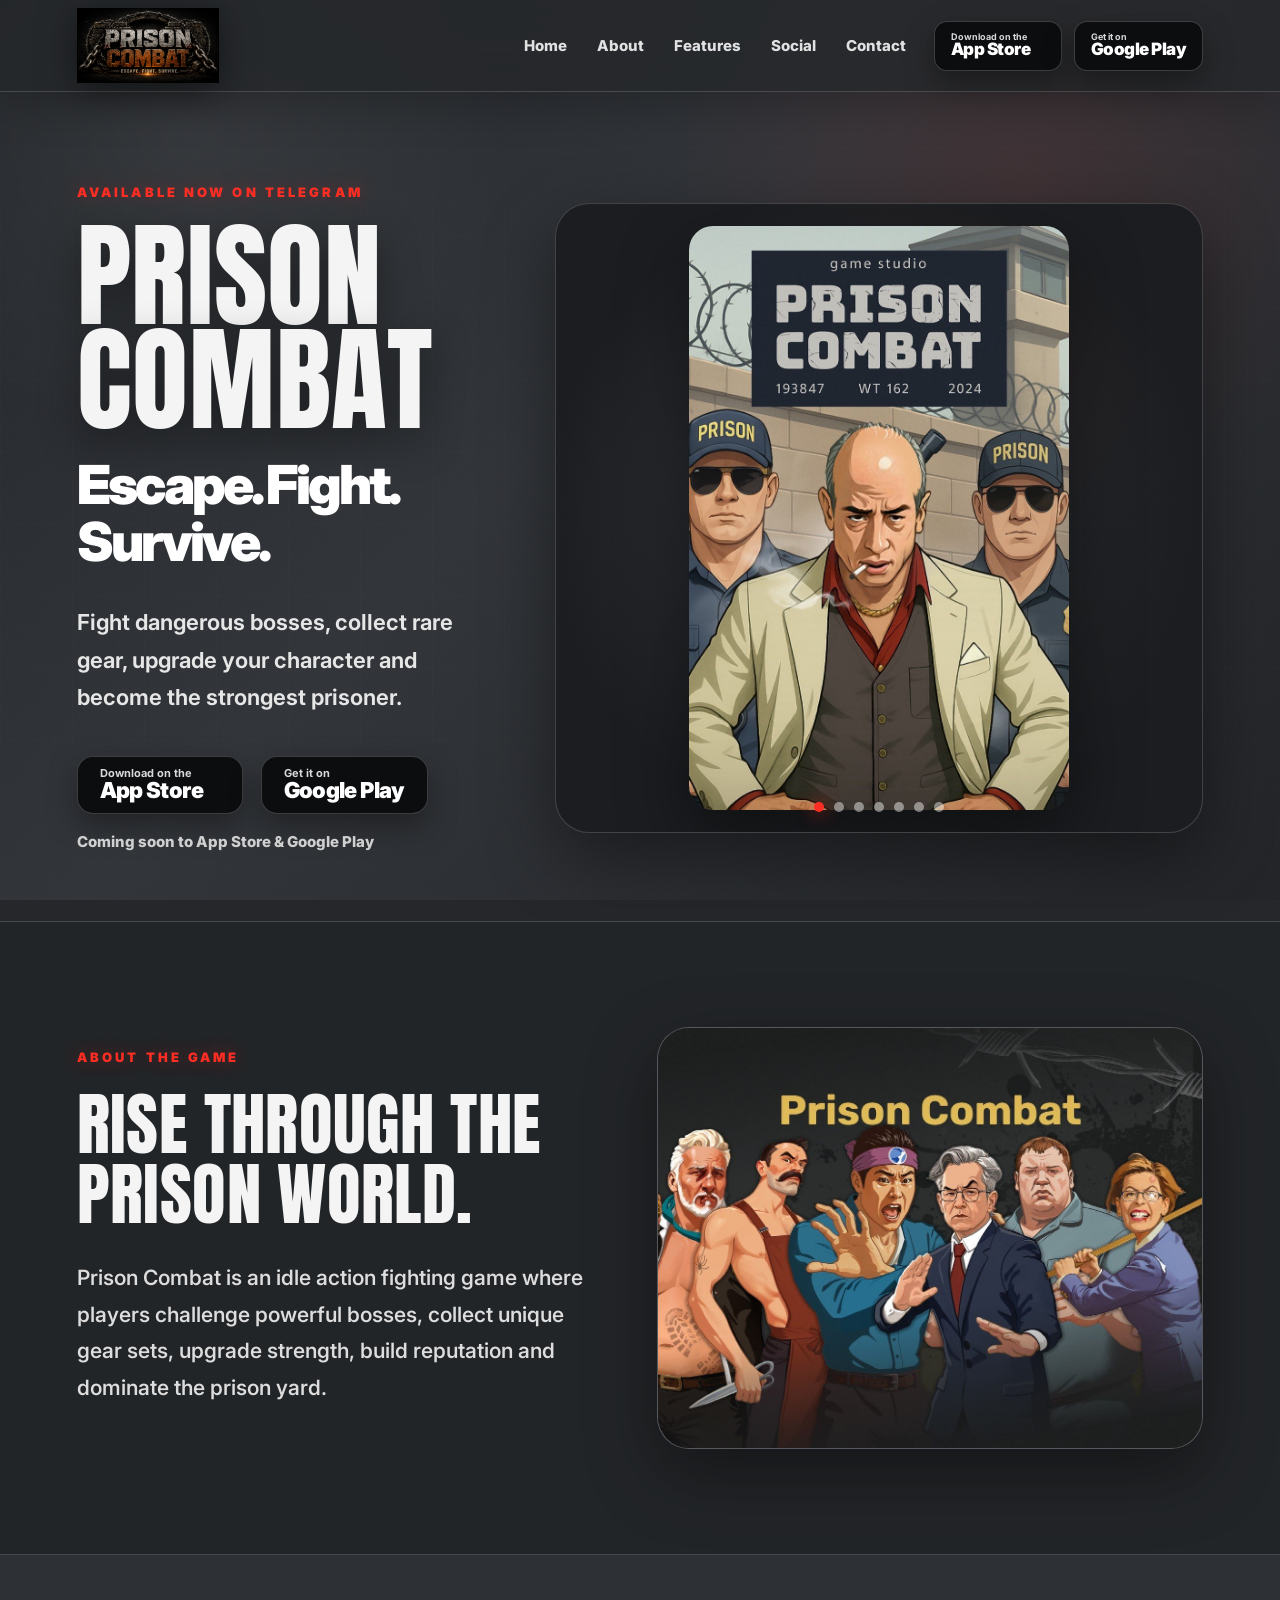
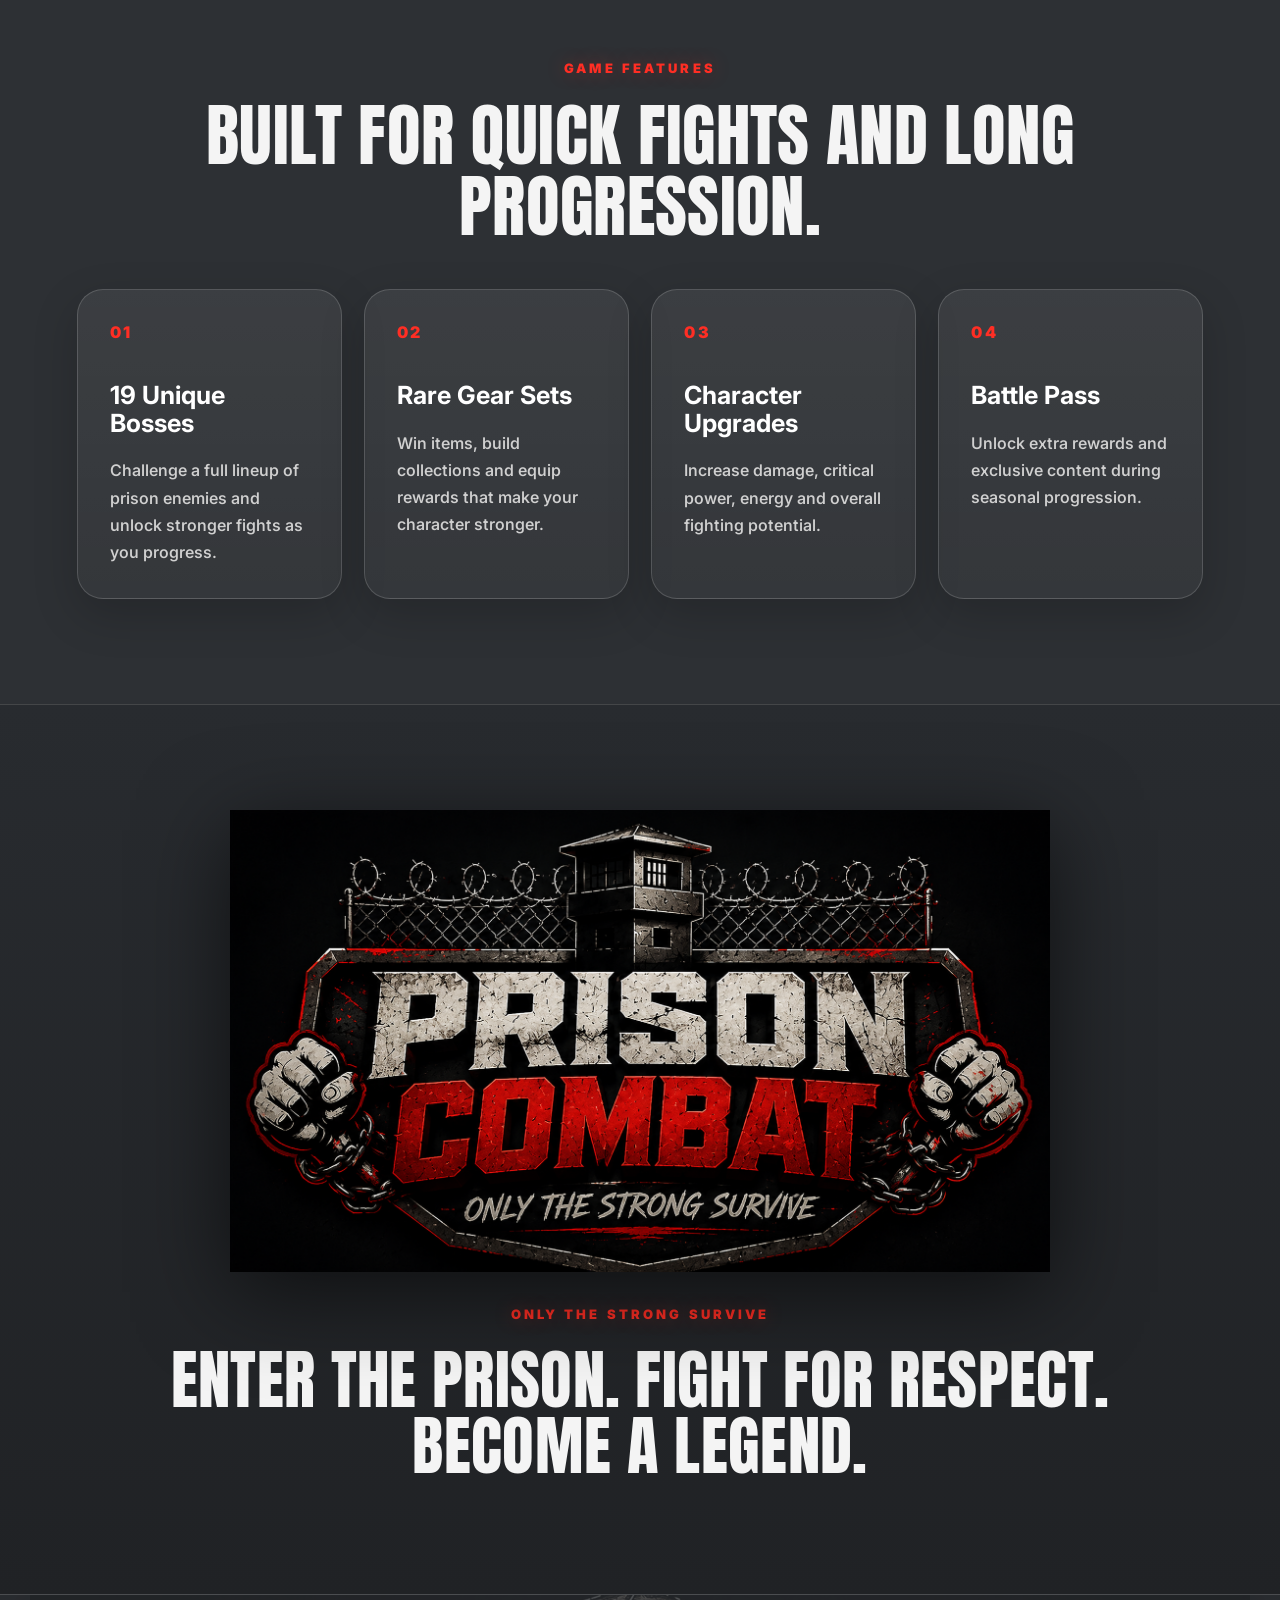
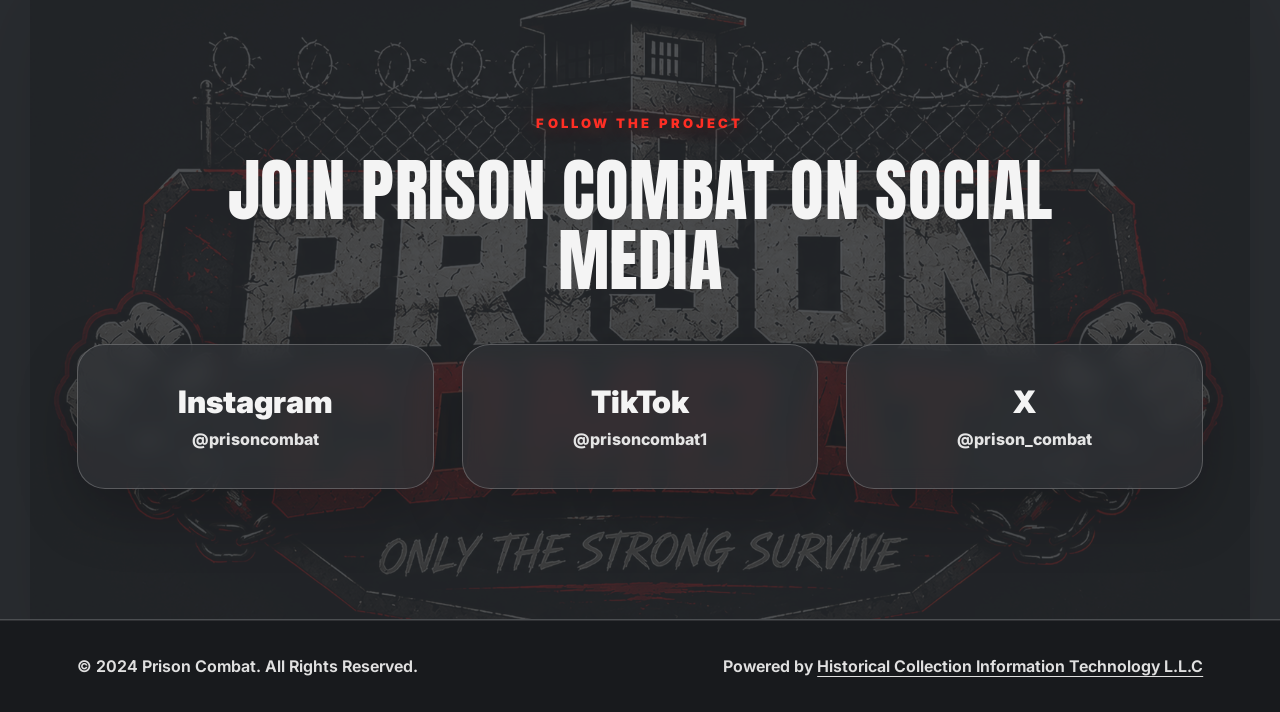
==== index.html @ 448230fb "Add files via upload" ====
<!DOCTYPE html>
<html lang="en">
<head>
  <meta charset="UTF-8" />
  <meta name="viewport" content="width=device-width, initial-scale=1.0" />
  <title>Prison Combat - Escape. Fight. Survive.</title>
  <meta name="description" content="Fight dangerous bosses, collect rare gear, upgrade your character and become the strongest prisoner in Prison Combat." />
  <link rel="preconnect" href="https://fonts.googleapis.com">
  <link rel="preconnect" href="https://fonts.gstatic.com" crossorigin>
  <link href="https://fonts.googleapis.com/css2?family=Anton&family=Inter:wght@400;500;600;700;800;900&display=swap" rel="stylesheet">
  <link rel="stylesheet" href="style.css" />
</head>
<body>
  <header class="site-header">
    <a class="brand" href="index.html" aria-label="Prison Combat home">
      <img src="logo1.png" alt="Prison Combat" />
    </a>

    <button class="nav-toggle" aria-label="Open menu" aria-expanded="false">☰</button>

    <nav class="site-nav">
      <a href="index.html#home">Home</a>
      <a href="index.html#about">About</a>
      <a href="index.html#features">Features</a>
      <a href="index.html#social">Social</a>
      <a href="contact.html">Contact</a>
    </nav>

    <div class="header-actions">
      <a class="store-badge small" href="https://t.me/prisoncombat" target="_blank" rel="noopener">
        <span>Download on the</span><strong>App Store</strong>
      </a>
      <a class="store-badge small" href="https://t.me/prisoncombat" target="_blank" rel="noopener">
        <span>Get it on</span><strong>Google Play</strong>
      </a>
    </div>
  </header>

  <main>
    <section id="home" class="hero">
      <div class="hero-bg-grid"></div>
      <div class="hero-content">
        <p class="eyebrow">Available now on Telegram</p>
        <h1>Prison Combat</h1>
        <h2>Escape. Fight. Survive.</h2>
        <p class="hero-text">Fight dangerous bosses, collect rare gear, upgrade your character and become the strongest prisoner.</p>

        <div class="store-row">
          <a class="store-badge" href="https://t.me/prisoncombat" target="_blank" rel="noopener">
            <span>Download on the</span><strong>App Store</strong>
          </a>
          <a class="store-badge" href="https://t.me/prisoncombat" target="_blank" rel="noopener">
            <span>Get it on</span><strong>Google Play</strong>
          </a>
        </div>
        <p class="soon">Coming soon to App Store &amp; Google Play</p>
      </div>

      <div class="hero-slider" aria-label="Prison Combat screenshots">
        <div class="slide active"><img src="photogallery1.jpg" alt="Prison Combat prison studio artwork" /></div>
        <div class="slide"><img src="photogallery2.jpg" alt="Prison Combat mobile gameplay preview" /></div>
        <div class="slide"><img src="photogallery3.jpg" alt="Prison Combat characters lineup" /></div>
        <div class="slide"><img src="photogallery4.jpg" alt="Prison Combat crypto miner boss" /></div>
        <div class="slide"><img src="photogallery5.jpg" alt="Prison Combat girl boss fight" /></div>
        <div class="slide"><img src="photogallery6.jpg" alt="Prison Combat bosses list" /></div>
        <div class="slide"><img src="photogallery7.jpg" alt="Prison Combat victory reward screen" /></div>
        <div class="slider-dots" aria-hidden="true"></div>
      </div>
    </section>

    <section id="about" class="section about-section">
      <div class="section-copy">
        <p class="eyebrow">About the game</p>
        <h2>Rise through the prison world.</h2>
        <p>Prison Combat is an idle action fighting game where players challenge powerful bosses, collect unique gear sets, upgrade strength, build reputation and dominate the prison yard.</p>
      </div>
      <div class="about-card">
        <img src="photogallery3.jpg" alt="Prison Combat characters" />
      </div>
    </section>

    <section id="features" class="section features-section">
      <div class="section-heading centered">
        <p class="eyebrow">Game features</p>
        <h2>Built for quick fights and long progression.</h2>
      </div>
      <div class="features-grid">
        <article class="feature-card">
          <span>01</span>
          <h3>19 Unique Bosses</h3>
          <p>Challenge a full lineup of prison enemies and unlock stronger fights as you progress.</p>
        </article>
        <article class="feature-card">
          <span>02</span>
          <h3>Rare Gear Sets</h3>
          <p>Win items, build collections and equip rewards that make your character stronger.</p>
        </article>
        <article class="feature-card">
          <span>03</span>
          <h3>Character Upgrades</h3>
          <p>Increase damage, critical power, energy and overall fighting potential.</p>
        </article>
        <article class="feature-card">
          <span>04</span>
          <h3>Battle Pass</h3>
          <p>Unlock extra rewards and exclusive content during seasonal progression.</p>
        </article>
      </div>
    </section>

    <section class="brand-showcase" aria-label="Prison Combat brand showcase">
      <img src="logo2.png" alt="Prison Combat logo" />
      <div class="brand-showcase-text">
        <p class="eyebrow">Only the strong survive</p>
        <h2>Enter the prison. Fight for respect. Become a legend.</h2>
      </div>
    </section>

    <section id="social" class="social-section">
      <img class="social-watermark" src="logo2.png" alt="" aria-hidden="true" />
      <div class="section-heading centered social-copy">
        <p class="eyebrow">Follow the project</p>
        <h2>Join Prison Combat on social media</h2>
      </div>
      <div class="social-grid">
        <a href="https://www.instagram.com/prisoncombat/" target="_blank" rel="noopener" class="social-card">
          <strong>Instagram</strong>
          <span>@prisoncombat</span>
        </a>
        <a href="https://www.tiktok.com/@prisoncombat1" target="_blank" rel="noopener" class="social-card">
          <strong>TikTok</strong>
          <span>@prisoncombat1</span>
        </a>
        <a href="https://x.com/prison_combat" target="_blank" rel="noopener" class="social-card">
          <strong>X</strong>
          <span>@prison_combat</span>
        </a>
      </div>
    </section>
  </main>

  <footer class="site-footer">
    <p>© 2024 Prison Combat. All Rights Reserved.</p>
    <p>Powered by <a href="https://historicalcollectionit.com" target="_blank" rel="noopener">Historical Collection Information Technology L.L.C</a></p>
  </footer>

  <script src="main.js"></script>
</body>
</html>
---- style.css ----
:root{
  --bg:#25272a;
  --bg-2:#2d3034;
  --bg-3:#373b40;
  --panel:rgba(49,52,57,.74);
  --panel-solid:#34383d;
  --line:rgba(255,255,255,.16);
  --text:#f4f4f4;
  --muted:#c8c8c8;
  --soft:#969ca3;
  --red:#ff2e24;
  --red-dark:#b91515;
  --shadow:0 24px 70px rgba(0,0,0,.42);
  --radius:28px;
}
*{box-sizing:border-box}
html{scroll-behavior:smooth}
body{
  margin:0;
  background:var(--bg);
  color:var(--text);
  font-family:Inter,system-ui,-apple-system,BlinkMacSystemFont,"Segoe UI",sans-serif;
  overflow-x:hidden;
}
a{color:inherit;text-decoration:none}
img{max-width:100%;display:block}
body:before{
  content:"";
  position:fixed;
  inset:0;
  z-index:-3;
  background:
    radial-gradient(circle at 15% 15%,rgba(255,255,255,.06),transparent 24%),
    radial-gradient(circle at 80% 20%,rgba(255,46,36,.08),transparent 28%),
    linear-gradient(135deg,#222529 0%,#303338 45%,#202225 100%);
}
body:after{
  content:"";
  position:fixed;
  inset:0;
  z-index:-2;
  pointer-events:none;
  opacity:.12;
  background-image:url("data:image/svg+xml,%3Csvg width='180' height='180' viewBox='0 0 180 180' xmlns='http://www.w3.org/2000/svg'%3E%3Cfilter id='n'%3E%3CfeTurbulence type='fractalNoise' baseFrequency='.8' numOctaves='3' stitchTiles='stitch'/%3E%3C/filter%3E%3Crect width='180' height='180' filter='url(%23n)' opacity='.35'/%3E%3C/svg%3E");
}
.site-header{
  position:sticky;
  top:0;
  z-index:50;
  height:92px;
  padding:14px 6vw;
  display:flex;
  align-items:center;
  gap:28px;
  border-bottom:1px solid var(--line);
  background:rgba(37,39,42,.78);
  backdrop-filter:blur(18px);
  box-shadow:0 14px 40px rgba(0,0,0,.22);
}
.brand{display:flex;align-items:center;min-width:165px}
.brand img{width:142px;height:auto;filter:drop-shadow(0 8px 18px rgba(0,0,0,.5))}
.site-nav{margin-left:auto;display:flex;align-items:center;gap:30px;font-weight:800;font-size:15px;color:#f1f1f1}
.site-nav a{opacity:.92;transition:.2s ease}
.site-nav a:hover{color:var(--red);opacity:1}
.header-actions{display:flex;gap:12px;align-items:center}
.store-badge{
  min-width:166px;
  height:58px;
  display:flex;
  flex-direction:column;
  justify-content:center;
  padding:0 22px;
  background:#0c0d0f;
  border:1px solid rgba(255,255,255,.2);
  border-radius:16px;
  box-shadow:0 12px 30px rgba(0,0,0,.35);
  transition:.25s ease;
}
.store-badge:hover{transform:translateY(-2px);border-color:rgba(255,46,36,.65);box-shadow:0 18px 44px rgba(255,46,36,.18)}
.store-badge span{font-size:11px;line-height:1;font-weight:700;color:#d8d8d8}
.store-badge strong{font-size:22px;line-height:1.05;font-weight:900;letter-spacing:-.03em;color:white}
.store-badge.small{min-width:128px;height:50px;padding:0 16px;border-radius:13px}
.store-badge.small span{font-size:9px}.store-badge.small strong{font-size:17px}
.nav-toggle{display:none;margin-left:auto;background:transparent;color:white;border:1px solid var(--line);border-radius:12px;font-size:22px;padding:8px 12px}
.hero{
  min-height:calc(100vh - 92px);
  padding:92px 6vw 70px;
  display:grid;
  grid-template-columns:minmax(420px,1fr) minmax(420px,650px);
  gap:58px;
  align-items:center;
  position:relative;
  overflow:hidden;
}
.hero-bg-grid{position:absolute;inset:0;pointer-events:none;background:linear-gradient(rgba(255,255,255,.045) 1px,transparent 1px),linear-gradient(90deg,rgba(255,255,255,.035) 1px,transparent 1px);background-size:72px 72px;mask-image:linear-gradient(to bottom,transparent,#000 15%,#000 78%,transparent);opacity:.35}
.hero-content,.hero-slider{position:relative;z-index:2}.eyebrow{text-transform:uppercase;letter-spacing:.24em;color:var(--red);font-weight:900;font-size:13px;margin:0 0 24px;text-shadow:0 0 18px rgba(255,46,36,.35)}
h1,.section-heading h2,.section-copy h2,.brand-showcase h2,.social-copy h2,.contact-info h1{font-family:Anton,Impact,sans-serif;font-weight:400;letter-spacing:.005em;text-transform:uppercase}
.hero h1{font-size:clamp(70px,9vw,138px);line-height:.9;margin:0 0 26px;letter-spacing:.005em;text-shadow:0 14px 40px rgba(0,0,0,.42)}
.hero h2{font-size:clamp(32px,4.2vw,64px);line-height:1.05;margin:0 0 34px;font-weight:900;letter-spacing:-.055em;color:#fff}
.hero-text{font-size:22px;line-height:1.7;max-width:720px;color:#e6e6e6;margin:0 0 40px;font-weight:650}
.store-row{display:flex;gap:18px;flex-wrap:wrap;margin-bottom:18px}.soon{font-size:15px;color:#d0d0d0;font-weight:800;margin:0}
.hero-slider{height:min(70vh,650px);min-height:520px;border-radius:34px;border:1px solid rgba(255,255,255,.17);background:radial-gradient(circle at center,rgba(255,255,255,.08),rgba(0,0,0,.18) 42%,#1b1d20 75%);box-shadow:var(--shadow);overflow:hidden}.slide{position:absolute;inset:0;display:flex;align-items:center;justify-content:center;padding:22px;opacity:0;transition:opacity .8s ease}.slide.active{opacity:1}.slide img{max-width:100%;max-height:100%;width:auto;height:auto;object-fit:contain;border-radius:24px;box-shadow:0 28px 70px rgba(0,0,0,.45)}.slider-dots{position:absolute;bottom:20px;left:50%;transform:translateX(-50%);display:flex;gap:10px;z-index:4}.slider-dots button{width:10px;height:10px;border-radius:50%;border:0;background:rgba(255,255,255,.45);padding:0}.slider-dots button.active{background:var(--red);box-shadow:0 0 18px rgba(255,46,36,.9)}
.section{padding:105px 6vw}.about-section{display:grid;grid-template-columns:1fr 1.05fr;gap:60px;align-items:center;background:rgba(32,34,37,.38);border-top:1px solid var(--line);border-bottom:1px solid var(--line)}.section-copy h2,.section-heading h2{font-size:clamp(44px,5.4vw,82px);line-height:1.02;margin:0 0 30px}.section-copy p:not(.eyebrow){font-size:21px;line-height:1.75;color:#ddd;max-width:740px;font-weight:560}.about-card{border-radius:32px;overflow:hidden;border:1px solid var(--line);box-shadow:var(--shadow);background:var(--panel-solid)}.about-card img{width:100%;height:420px;object-fit:cover}.centered{text-align:center;max-width:980px;margin:0 auto 48px}.features-section{background:var(--bg-2)}.features-grid{display:grid;grid-template-columns:repeat(4,1fr);gap:22px}.feature-card{min-height:270px;padding:32px;border-radius:26px;background:linear-gradient(180deg,rgba(255,255,255,.07),rgba(255,255,255,.035));border:1px solid var(--line);box-shadow:0 16px 45px rgba(0,0,0,.18)}.feature-card span{display:inline-flex;margin-bottom:40px;color:var(--red);font-weight:900;letter-spacing:.16em}.feature-card h3{font-size:25px;line-height:1.1;margin:0 0 20px;color:#fff}.feature-card p{margin:0;color:#d0d0d0;line-height:1.7;font-weight:550}
.brand-showcase{position:relative;padding:105px 6vw 115px;display:grid;place-items:center;text-align:center;overflow:hidden;border-top:1px solid var(--line);border-bottom:1px solid var(--line);background:linear-gradient(180deg,#282b2f,#202225)}.brand-showcase img{width:min(820px,92vw);filter:drop-shadow(0 20px 45px rgba(0,0,0,.6));margin-bottom:34px}.brand-showcase h2{max-width:950px;font-size:clamp(42px,5.1vw,76px);line-height:1.02;margin:0}.social-section{position:relative;padding:120px 6vw 130px;overflow:hidden;background:#292c30;border-bottom:1px solid var(--line)}.social-watermark{position:absolute;left:50%;top:50%;transform:translate(-50%,-50%);width:min(1220px,110vw);max-width:none;opacity:.18;filter:drop-shadow(0 28px 50px rgba(0,0,0,.6));pointer-events:none}.social-copy,.social-grid{position:relative;z-index:2}.social-grid{display:grid;grid-template-columns:repeat(3,1fr);gap:28px;max-width:1200px;margin:0 auto}.social-card{min-height:145px;padding:34px;border-radius:28px;background:rgba(48,51,55,.72);border:1px solid rgba(255,255,255,.22);backdrop-filter:blur(10px);display:flex;flex-direction:column;justify-content:center;align-items:center;box-shadow:0 24px 60px rgba(0,0,0,.22);transition:.25s ease}.social-card:hover{transform:translateY(-6px);border-color:rgba(255,46,36,.7);box-shadow:0 26px 70px rgba(255,46,36,.18)}.social-card strong{font-size:31px;font-weight:900}.social-card span{margin-top:9px;color:#e5e5e5;font-weight:800}.site-footer{min-height:92px;padding:28px 6vw;display:flex;align-items:center;justify-content:space-between;gap:25px;background:#181a1d;color:#e0e0e0;border-top:1px solid rgba(255,255,255,.1);font-weight:650}.site-footer p{margin:0}.site-footer a{text-decoration:underline;text-underline-offset:4px}
.contact-page{position:relative;min-height:calc(100vh - 92px);overflow:hidden;padding:92px 6vw 90px;display:flex;align-items:center;background:linear-gradient(135deg,#2b2e32,#232528)}.contact-bg-logo{position:absolute;left:50%;top:52%;transform:translate(-50%,-50%);width:min(1400px,128vw);max-width:none;opacity:.17;filter:drop-shadow(0 28px 60px rgba(0,0,0,.7));pointer-events:none}.contact-wrap{position:relative;z-index:2;width:100%;display:grid;grid-template-columns:1fr minmax(420px,560px);gap:58px;align-items:center}.contact-info h1{font-size:clamp(54px,6.8vw,106px);line-height:.98;margin:0 0 36px}.contact-lead{font-size:22px;line-height:1.75;color:#eee;max-width:760px;margin:0 0 42px;font-weight:600}.info-list{display:grid;gap:18px;max-width:680px}.info-item{padding:24px 28px;border-radius:22px;border:1px solid rgba(255,255,255,.22);background:rgba(50,53,58,.68);backdrop-filter:blur(10px)}.info-item span{display:block;margin-bottom:10px;text-transform:uppercase;letter-spacing:.16em;color:var(--red);font-weight:900;font-size:13px}.info-item p,.info-item a{font-weight:800;margin:0;color:white;line-height:1.45}.contact-form{padding:36px;border-radius:32px;border:1px solid rgba(255,255,255,.22);background:rgba(47,50,54,.78);backdrop-filter:blur(16px);box-shadow:var(--shadow)}.contact-form label{display:block;color:white;font-weight:900;margin-bottom:19px}.contact-form input,.contact-form textarea{width:100%;margin-top:10px;border-radius:18px;border:1px solid rgba(255,255,255,.28);background:rgba(255,255,255,.1);color:white;padding:18px 20px;font:700 16px Inter,sans-serif;outline:none}.contact-form input:focus,.contact-form textarea:focus{border-color:rgba(255,46,36,.75);box-shadow:0 0 0 4px rgba(255,46,36,.12)}.contact-form textarea{resize:vertical;min-height:150px}.contact-form button{width:100%;height:62px;border:0;border-radius:18px;background:linear-gradient(135deg,var(--red),#e71d16);color:white;font-weight:900;font-size:17px;cursor:pointer;box-shadow:0 18px 38px rgba(255,46,36,.27);transition:.25s ease}.contact-form button:hover{transform:translateY(-2px);box-shadow:0 24px 50px rgba(255,46,36,.34)}
@media (max-width:1180px){.header-actions{display:none}.hero{grid-template-columns:1fr;gap:44px}.hero-slider{height:620px}.features-grid{grid-template-columns:repeat(2,1fr)}.about-section,.contact-wrap{grid-template-columns:1fr}.contact-form{max-width:720px}.site-nav{gap:22px}}
@media (max-width:760px){.site-header{height:78px;padding:12px 20px}.brand img{width:116px}.nav-toggle{display:block}.site-nav{position:absolute;top:78px;left:16px;right:16px;display:none;flex-direction:column;gap:0;background:rgba(26,28,31,.96);border:1px solid var(--line);border-radius:22px;padding:12px;backdrop-filter:blur(18px)}.site-nav.open{display:flex}.site-nav a{width:100%;padding:16px;border-radius:14px}.site-nav a:hover{background:rgba(255,255,255,.06)}.hero{padding:62px 20px 54px;min-height:auto}.hero h1{font-size:64px}.hero h2{font-size:34px;margin-bottom:26px}.hero-text{font-size:18px;line-height:1.65}.store-badge{min-width:148px}.store-badge strong{font-size:19px}.hero-slider{min-height:420px;height:520px;border-radius:24px}.section{padding:76px 20px}.section-copy h2,.section-heading h2,.brand-showcase h2,.social-copy h2{font-size:42px}.about-card img{height:310px}.features-grid,.social-grid{grid-template-columns:1fr}.brand-showcase{padding:80px 20px}.social-section{padding:86px 20px}.social-watermark{width:160vw;opacity:.16}.contact-page{padding:62px 20px 70px}.contact-wrap{gap:34px}.contact-info h1{font-size:54px}.contact-lead{font-size:18px}.contact-form{padding:24px;border-radius:24px}.contact-bg-logo{width:185vw;opacity:.16}.site-footer{flex-direction:column;align-items:flex-start;font-size:14px}}
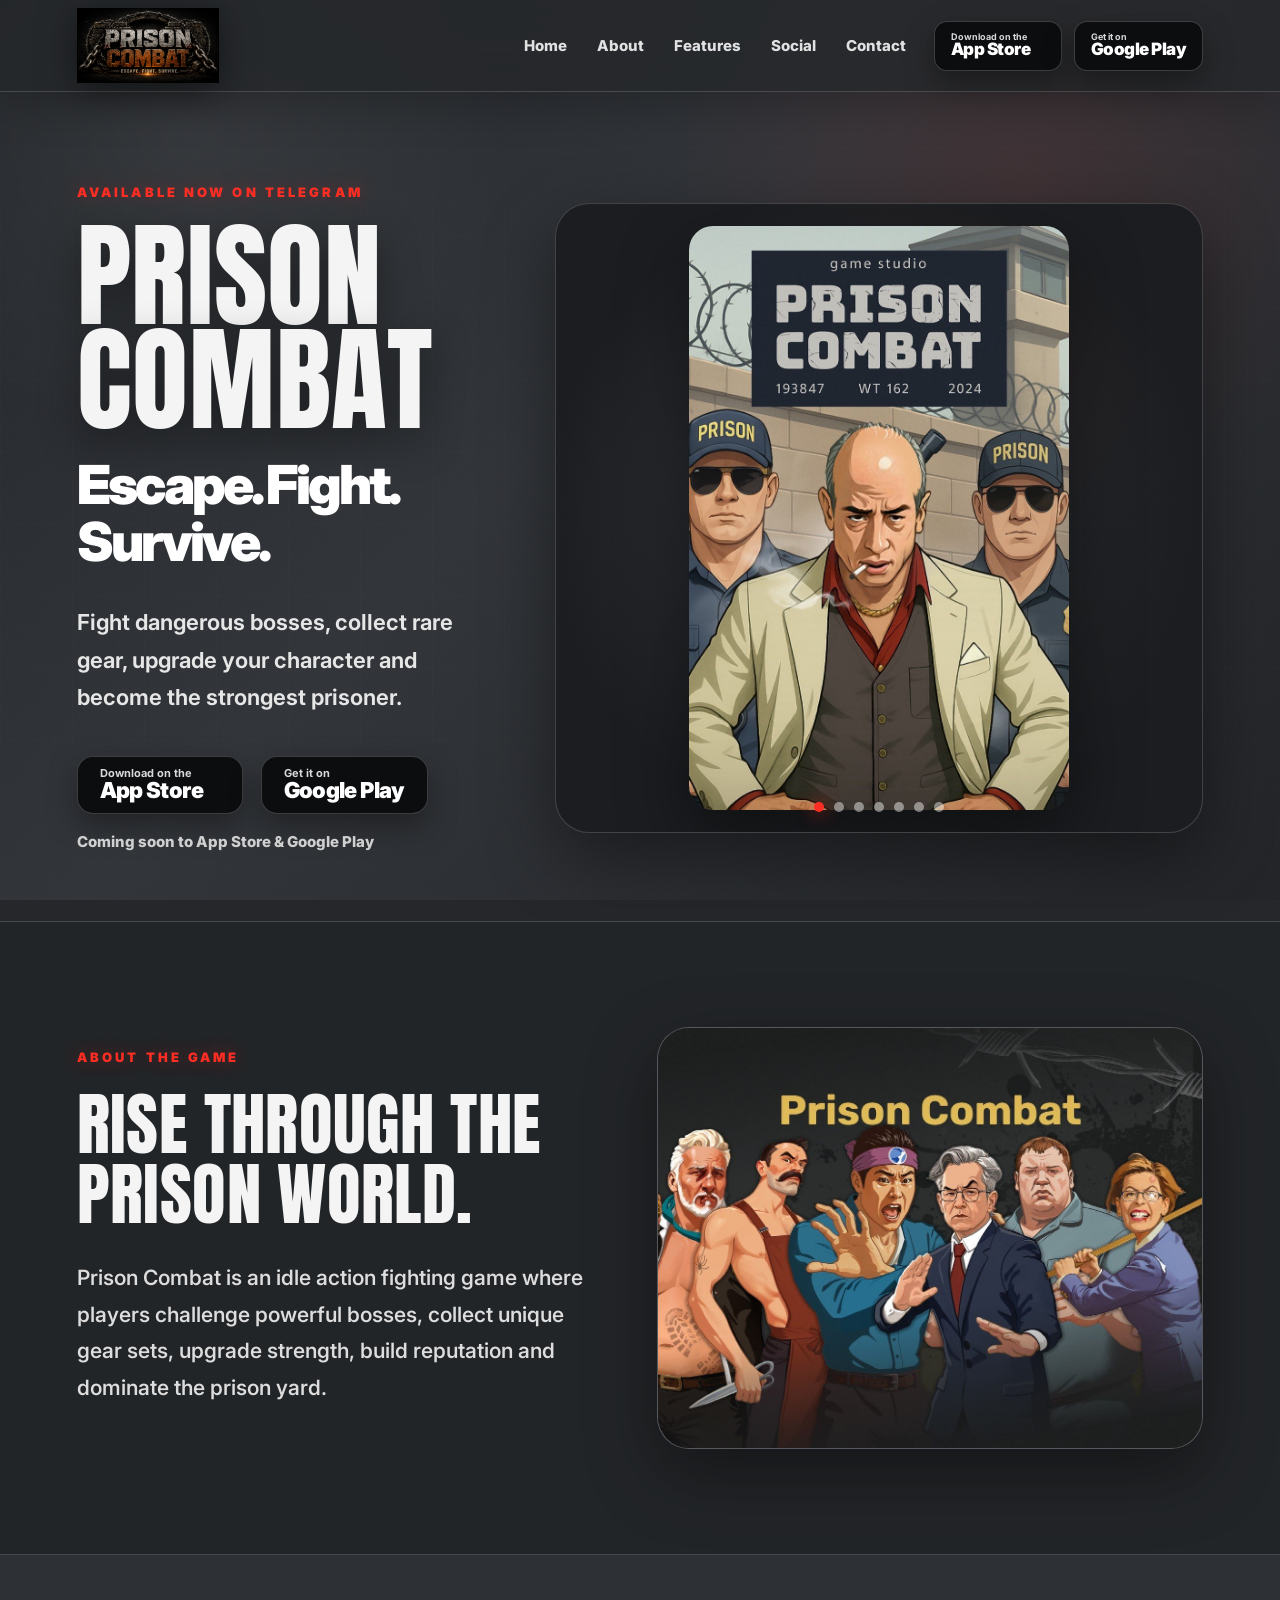
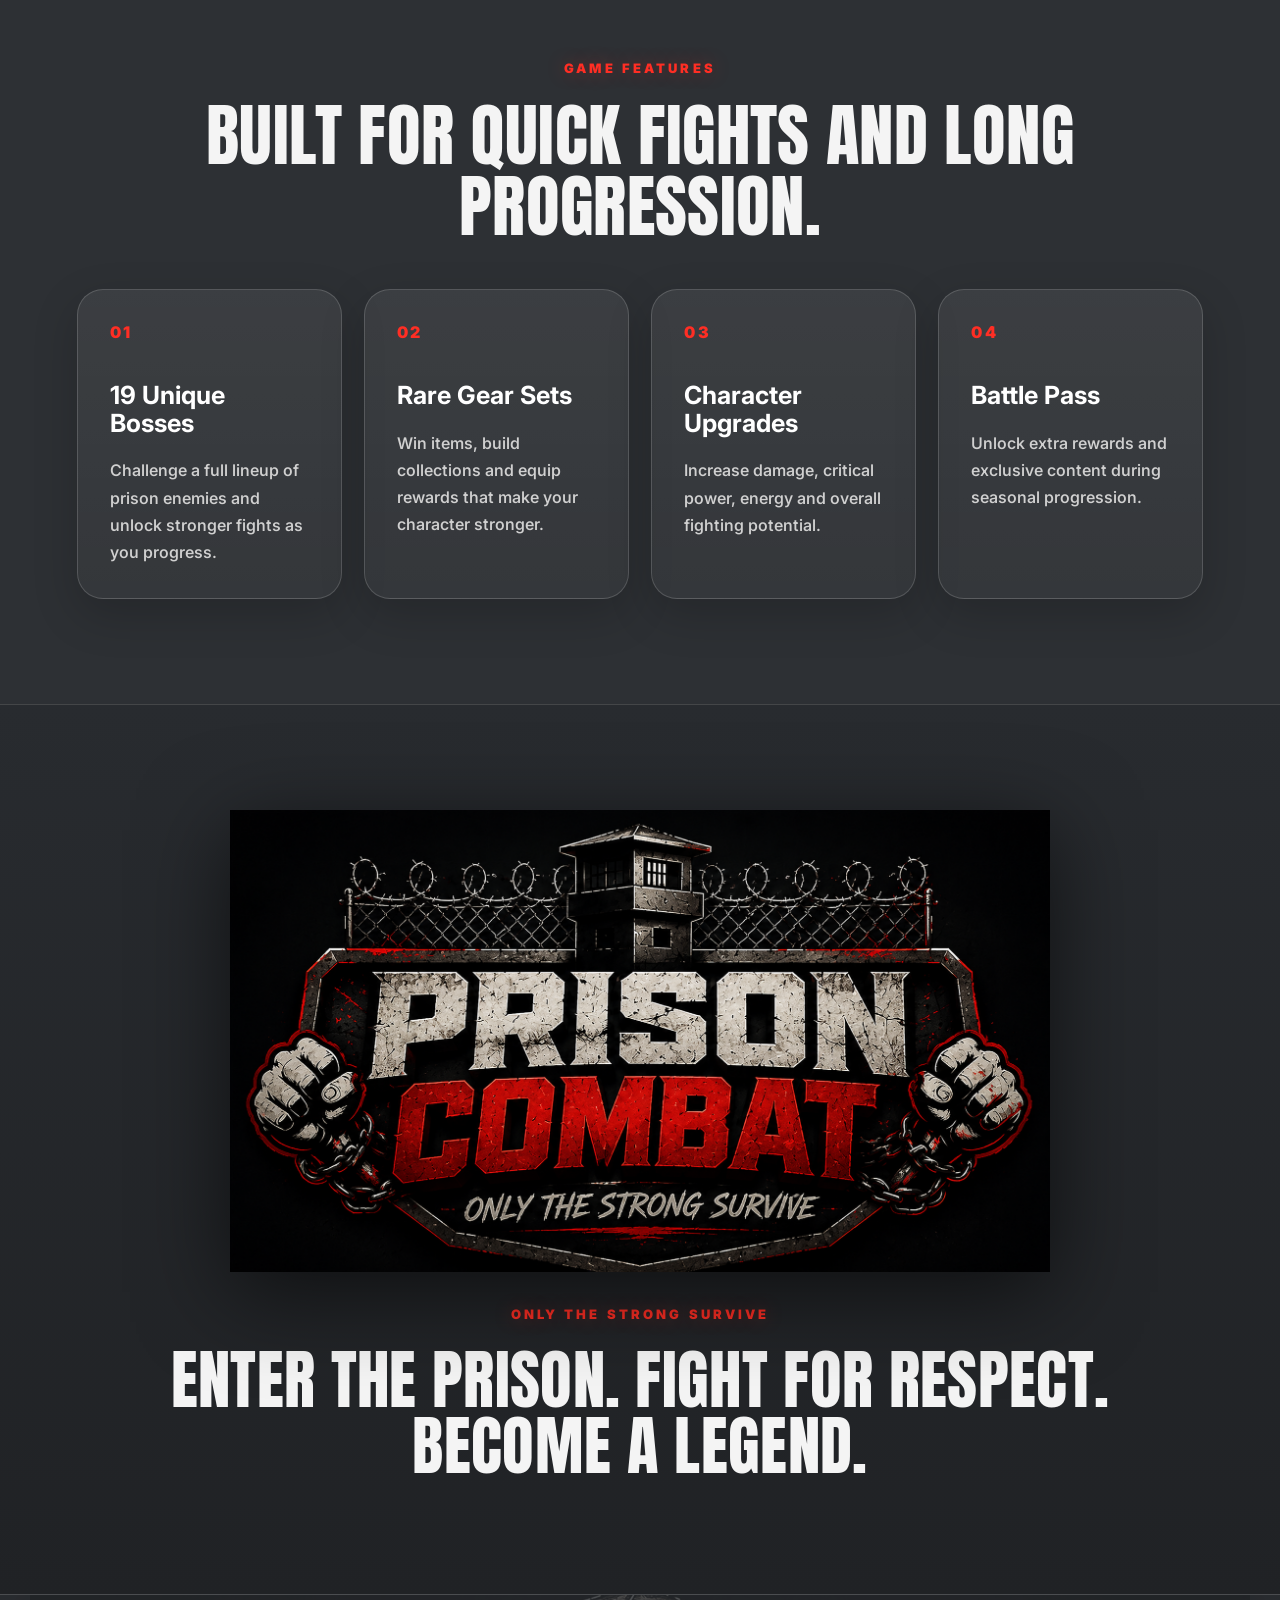
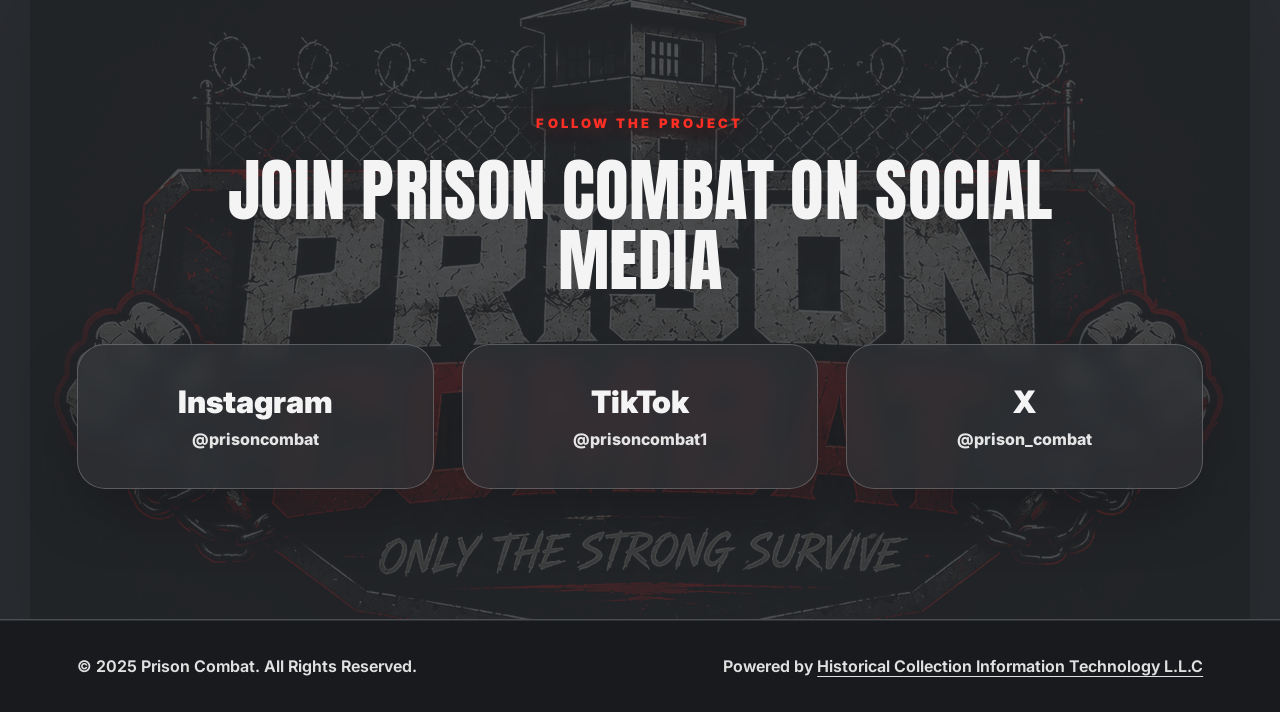
==== commit b6f12b6d: "Update index.html" ====
--- a/index.html
+++ b/index.html
@@ -9,6 +9,12 @@
   <link rel="preconnect" href="https://fonts.gstatic.com" crossorigin>
   <link href="https://fonts.googleapis.com/css2?family=Anton&family=Inter:wght@400;500;600;700;800;900&display=swap" rel="stylesheet">
   <link rel="stylesheet" href="style.css" />
+  <link rel="icon" type="image/png" href="favicon.png">
+<meta property="og:title" content="Prison Combat - Escape. Fight. Survive.">
+<meta property="og:description" content="Fight dangerous bosses, collect rare gear, upgrade your character and become the strongest prisoner in Prison Combat.">
+<meta property="og:image" content="https://www.prisoncombat.net/logo2.png">
+<meta property="og:url" content="https://www.prisoncombat.net/">
+<meta property="og:type" content="website">
 </head>
 <body>
   <header class="site-header">
@@ -27,10 +33,10 @@
     </nav>
 
     <div class="header-actions">
-      <a class="store-badge small" href="https://t.me/prisoncombat" target="_blank" rel="noopener">
+      <a class="store-badge small" href="https://t.me/prisoncombat_bot" target="_blank" rel="noopener">
         <span>Download on the</span><strong>App Store</strong>
       </a>
-      <a class="store-badge small" href="https://t.me/prisoncombat" target="_blank" rel="noopener">
+      <a class="store-badge small" href="https://t.me/prisoncombat_bot" target="_blank" rel="noopener">
         <span>Get it on</span><strong>Google Play</strong>
       </a>
     </div>
@@ -140,7 +146,7 @@
   </main>
 
   <footer class="site-footer">
-    <p>© 2024 Prison Combat. All Rights Reserved.</p>
+    <p>© 2025 Prison Combat. All Rights Reserved.</p>
     <p>Powered by <a href="https://historicalcollectionit.com" target="_blank" rel="noopener">Historical Collection Information Technology L.L.C</a></p>
   </footer>
 
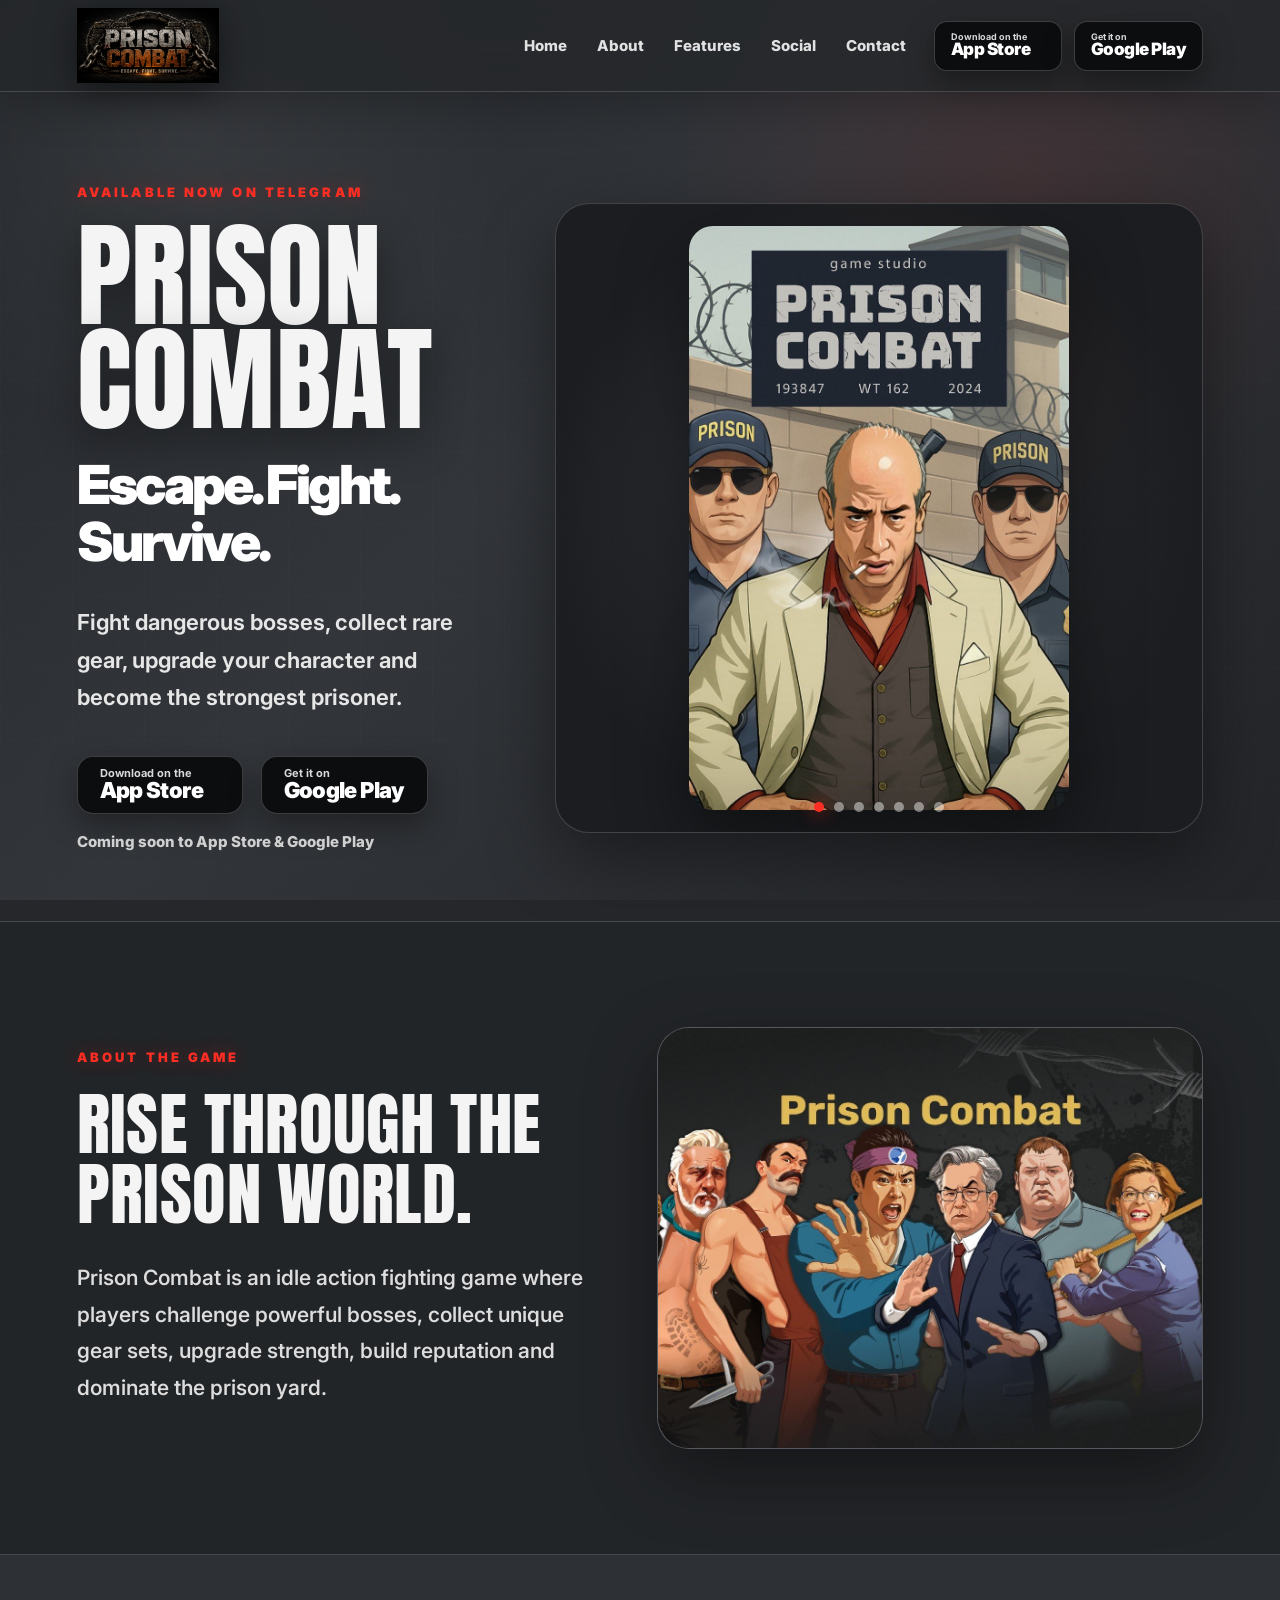
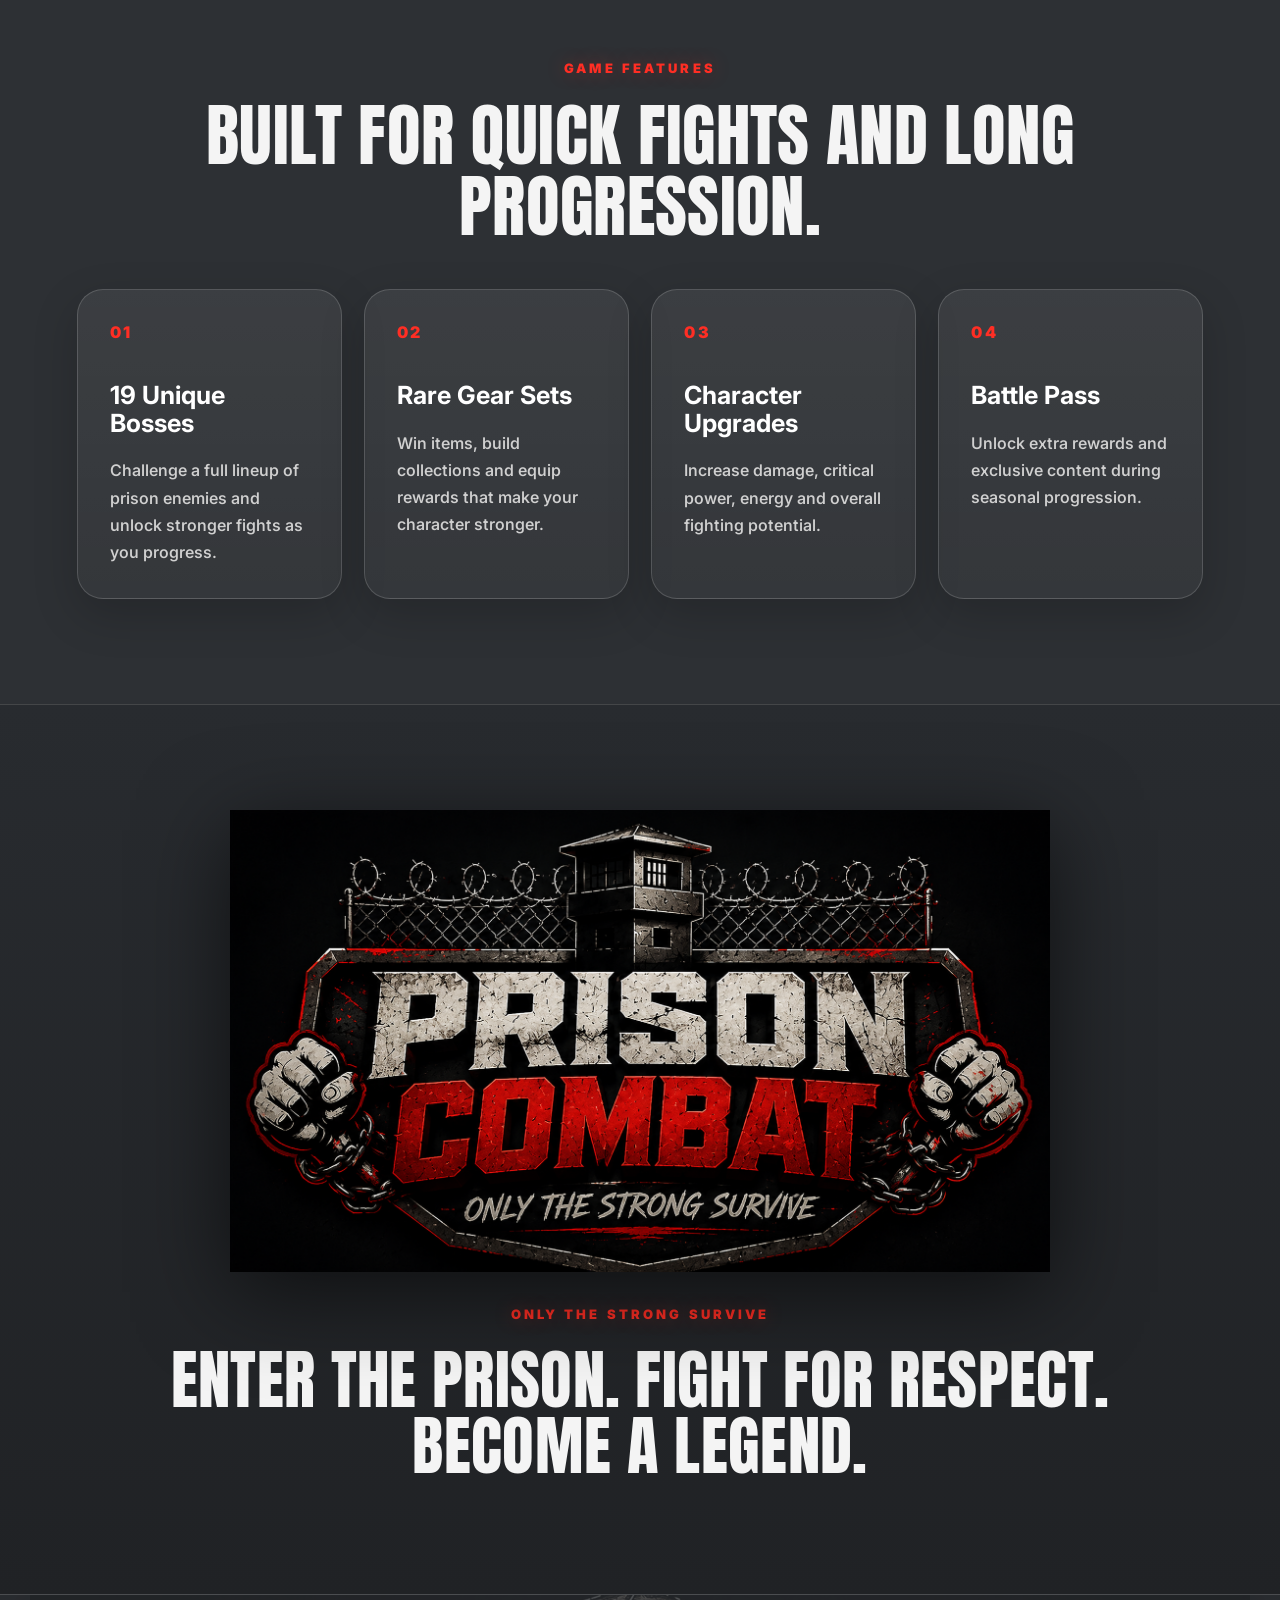
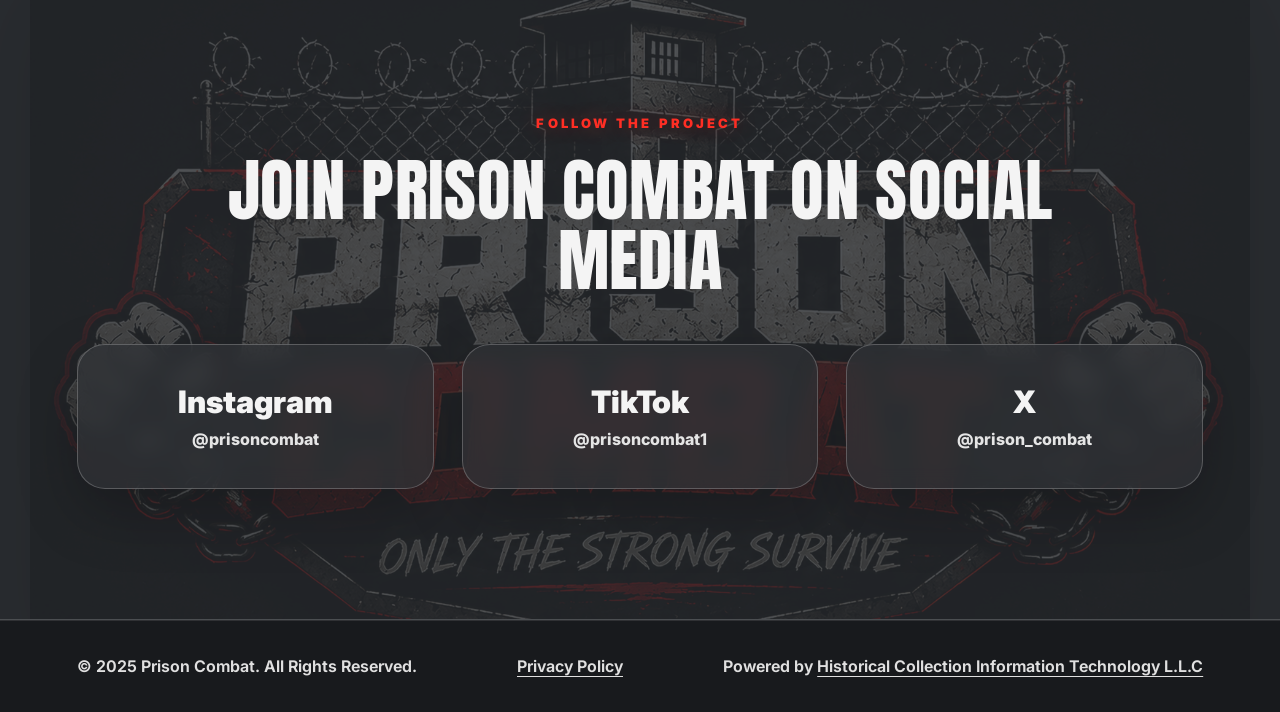
==== commit fc99c9c0: "Update index.html" ====
--- a/index.html
+++ b/index.html
@@ -2,6 +2,7 @@
 <html lang="en">
 <head>
   <meta charset="UTF-8" />
+  <meta name="msvalidate.01" content="CE98CB8F4FC32F13D382E1F34D96C1E4" />
   <meta name="viewport" content="width=device-width, initial-scale=1.0" />
   <title>Prison Combat - Escape. Fight. Survive.</title>
   <meta name="description" content="Fight dangerous bosses, collect rare gear, upgrade your character and become the strongest prisoner in Prison Combat." />
@@ -147,6 +148,10 @@
 
   <footer class="site-footer">
     <p>© 2025 Prison Combat. All Rights Reserved.</p>
+    <p>
+    <a href="privacy-policy.html">Privacy Policy</a>
+     </p>
+    
     <p>Powered by <a href="https://historicalcollectionit.com" target="_blank" rel="noopener">Historical Collection Information Technology L.L.C</a></p>
   </footer>
 
